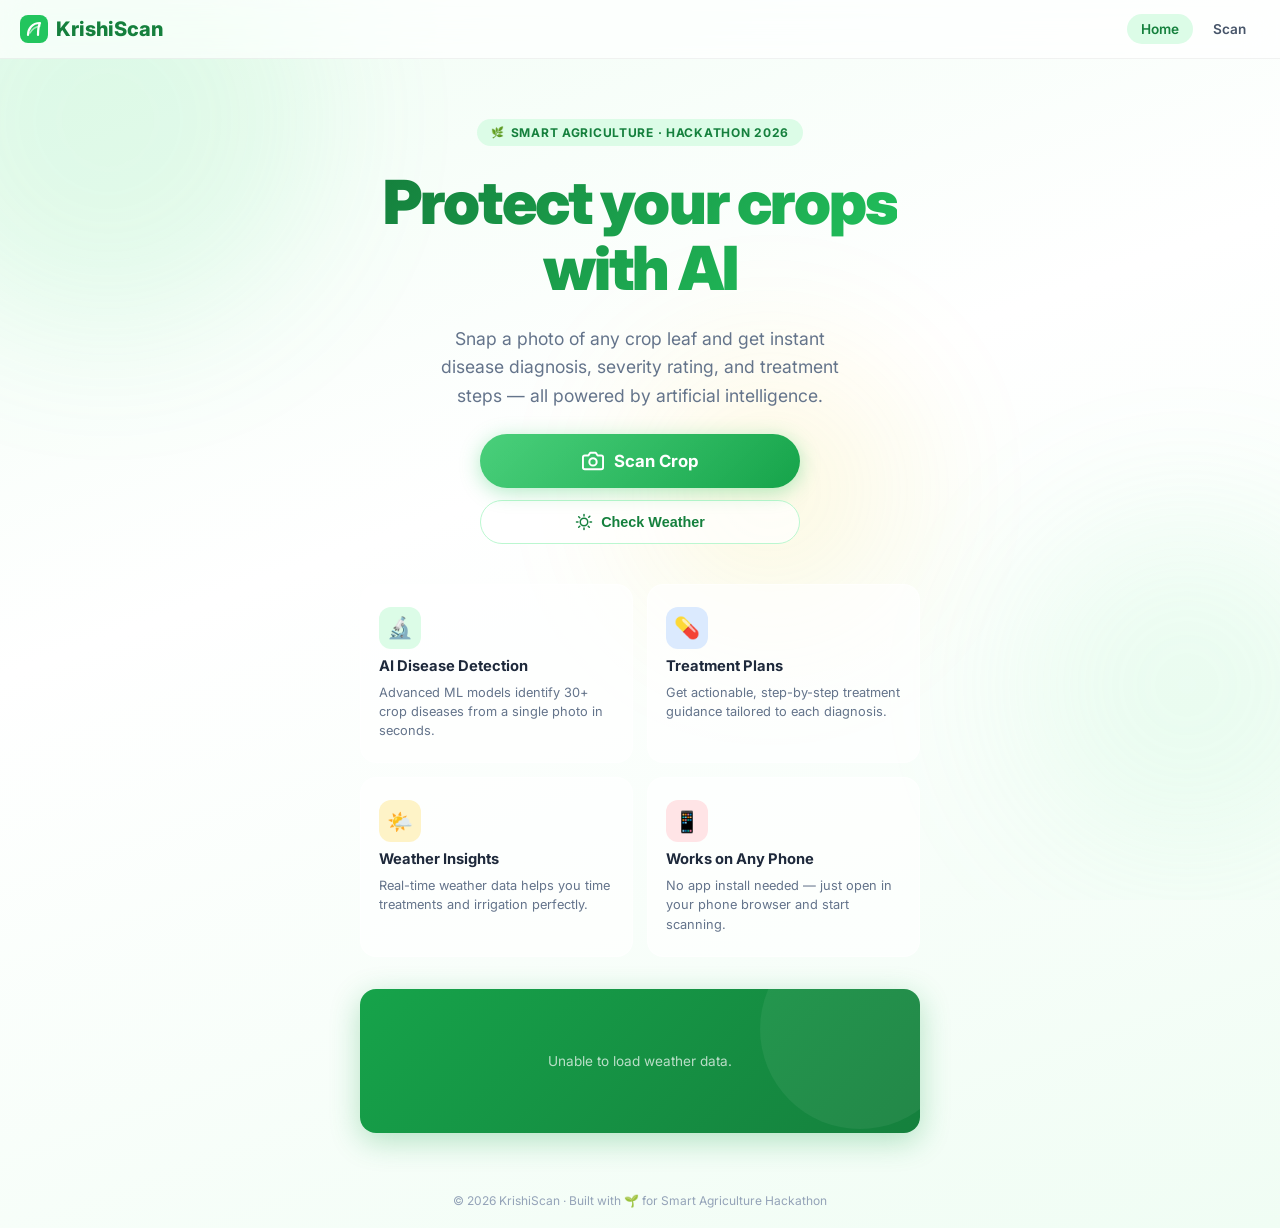
==== index.html @ 4780a7fe "🌿 Initial commit - KrishiScan AI Crop Disease Detection" ====
<!DOCTYPE html>
<html lang="en">
<head>
  <meta charset="UTF-8" />
  <meta name="viewport" content="width=device-width, initial-scale=1.0" />
  <title>KrishiScan — AI Crop Disease Detection</title>
  <meta name="description" content="KrishiScan uses AI to instantly detect crop diseases from leaf photos. Get treatment recommendations and protect your harvest." />
  <link rel="preconnect" href="https://fonts.googleapis.com" />
  <link rel="preconnect" href="https://fonts.gstatic.com" crossorigin />
  <link href="https://fonts.googleapis.com/css2?family=Inter:wght@400;500;600;700;800;900&display=swap" rel="stylesheet" />
  <style>
    /* ======== DESIGN TOKENS ======== */
    :root {
      --green-50: #f0fdf4;
      --green-100: #dcfce7;
      --green-200: #bbf7d0;
      --green-300: #86efac;
      --green-400: #4ade80;
      --green-500: #22c55e;
      --green-600: #16a34a;
      --green-700: #15803d;
      --green-800: #166534;
      --green-900: #14532d;
      --yellow-400: #facc15;
      --blue-400: #60a5fa;
      --blue-500: #3b82f6;
      --slate-50: #f8fafc;
      --slate-100: #f1f5f9;
      --slate-200: #e2e8f0;
      --slate-400: #94a3b8;
      --slate-500: #64748b;
      --slate-600: #475569;
      --slate-700: #334155;
      --slate-800: #1e293b;
      --slate-900: #0f172a;
      --radius: 16px;
      --radius-sm: 10px;
      --shadow-sm: 0 1px 3px rgba(0,0,0,.08);
      --shadow-md: 0 4px 16px rgba(0,0,0,.1);
      --shadow-lg: 0 12px 40px rgba(0,0,0,.12);
      --transition: .25s cubic-bezier(.4,0,.2,1);
    }

    /* ======== RESET ======== */
    *, *::before, *::after { box-sizing: border-box; margin: 0; padding: 0; }
    html { scroll-behavior: smooth; }
    body {
      font-family: 'Inter', system-ui, -apple-system, sans-serif;
      background: linear-gradient(160deg, var(--green-50) 0%, #fff 40%, var(--green-50) 100%);
      color: var(--slate-800);
      min-height: 100dvh;
      display: flex;
      flex-direction: column;
      -webkit-font-smoothing: antialiased;
    }
    img { max-width: 100%; display: block; }
    a { text-decoration: none; color: inherit; }

    /* ======== ANIMATED BACKGROUND SHAPES ======== */
    .bg-shapes {
      position: fixed; inset: 0; z-index: 0; overflow: hidden; pointer-events: none;
    }
    .bg-shapes span {
      position: absolute; border-radius: 50%; opacity: .12; filter: blur(80px);
      animation: float 18s ease-in-out infinite alternate;
    }
    .bg-shapes span:nth-child(1) { width: 420px; height: 420px; background: var(--green-400); top: -10%; left: -8%; animation-delay: 0s; }
    .bg-shapes span:nth-child(2) { width: 340px; height: 340px; background: var(--green-300); bottom: 5%; right: -6%; animation-delay: -6s; }
    .bg-shapes span:nth-child(3) { width: 260px; height: 260px; background: var(--yellow-400); top: 40%; left: 50%; animation-delay: -12s; }
    @keyframes float {
      0%   { transform: translateY(0)   scale(1); }
      100% { transform: translateY(-40px) scale(1.08); }
    }

    /* ======== NAV ======== */
    .nav {
      position: sticky; top: 0; z-index: 50;
      backdrop-filter: blur(16px) saturate(1.4);
      -webkit-backdrop-filter: blur(16px) saturate(1.4);
      background: rgba(255,255,255,.72);
      border-bottom: 1px solid rgba(0,0,0,.05);
      padding: 14px 20px;
      display: flex; align-items: center; justify-content: space-between;
    }
    .nav-brand {
      display: flex; align-items: center; gap: 8px;
      font-weight: 800; font-size: 1.25rem; color: var(--green-700);
    }
    .nav-brand svg { flex-shrink: 0; }
    .nav-links { display: flex; gap: 6px; }
    .nav-links a {
      padding: 7px 14px; border-radius: 999px; font-size: .85rem; font-weight: 600;
      color: var(--slate-600); transition: var(--transition);
    }
    .nav-links a:hover, .nav-links a.active {
      background: var(--green-100); color: var(--green-700);
    }

    /* ======== HERO ======== */
    .hero {
      position: relative; z-index: 1;
      flex: 1; display: flex; flex-direction: column; align-items: center; justify-content: center;
      text-align: center; padding: 60px 24px 40px;
      gap: 24px;
    }
    .hero-badge {
      display: inline-flex; align-items: center; gap: 6px;
      background: var(--green-100); color: var(--green-700);
      font-size: .75rem; font-weight: 700; text-transform: uppercase; letter-spacing: .06em;
      padding: 6px 14px; border-radius: 999px;
      animation: fadeInDown .6s ease-out both;
    }
    .hero-badge span { font-size: .65rem; }
    .hero h1 {
      font-size: clamp(2.4rem, 8vw, 3.8rem); font-weight: 900;
      line-height: 1.08; letter-spacing: -.03em;
      background: linear-gradient(135deg, var(--green-700), var(--green-500));
      -webkit-background-clip: text; -webkit-text-fill-color: transparent;
      background-clip: text;
      animation: fadeInDown .7s ease-out .1s both;
    }
    .hero p {
      font-size: 1.1rem; color: var(--slate-500); max-width: 420px; line-height: 1.6;
      animation: fadeInDown .7s ease-out .2s both;
    }
    .hero-actions {
      display: flex; flex-direction: column; gap: 12px; align-items: center; width: 100%;
      animation: fadeInDown .7s ease-out .3s both;
    }
    .btn-primary {
      display: inline-flex; align-items: center; gap: 10px;
      background: linear-gradient(135deg, var(--green-500), var(--green-600));
      color: #fff; font-weight: 700; font-size: 1.05rem;
      padding: 16px 36px; border-radius: 999px; border: none; cursor: pointer;
      box-shadow: 0 4px 20px rgba(34,197,94,.35);
      transition: var(--transition); position: relative; overflow: hidden;
      width: 100%; max-width: 320px; justify-content: center;
    }
    .btn-primary:hover {
      transform: translateY(-2px); box-shadow: 0 8px 30px rgba(34,197,94,.45);
    }
    .btn-primary:active { transform: translateY(0); }
    .btn-primary::after {
      content: ''; position: absolute; inset: 0;
      background: linear-gradient(135deg, rgba(255,255,255,.18), transparent);
      pointer-events: none;
    }
    .btn-secondary {
      display: inline-flex; align-items: center; gap: 8px;
      background: rgba(255,255,255,.7); border: 1.5px solid var(--green-200);
      color: var(--green-700); font-weight: 600; font-size: .9rem;
      padding: 12px 28px; border-radius: 999px; cursor: pointer;
      transition: var(--transition); width: 100%; max-width: 320px; justify-content: center;
    }
    .btn-secondary:hover { background: var(--green-100); }

    /* ======== FEATURES GRID ======== */
    .features {
      position: relative; z-index: 1;
      display: grid; grid-template-columns: 1fr; gap: 14px;
      padding: 0 20px 32px; max-width: 600px; margin: 0 auto; width: 100%;
      animation: fadeInDown .7s ease-out .45s both;
    }
    @media (min-width: 480px) { .features { grid-template-columns: 1fr 1fr; } }
    .feature-card {
      background: rgba(255,255,255,.65);
      backdrop-filter: blur(10px);
      border: 1px solid rgba(255,255,255,.5);
      border-radius: var(--radius);
      padding: 22px 18px;
      display: flex; flex-direction: column; gap: 8px;
      transition: var(--transition);
    }
    .feature-card:hover { transform: translateY(-3px); box-shadow: var(--shadow-md); }
    .feature-icon {
      width: 42px; height: 42px; border-radius: 12px;
      display: grid; place-items: center; font-size: 1.3rem;
    }
    .feature-icon.green { background: var(--green-100); }
    .feature-icon.blue  { background: #dbeafe; }
    .feature-icon.amber { background: #fef3c7; }
    .feature-icon.rose  { background: #ffe4e6; }
    .feature-card h3 { font-size: .92rem; font-weight: 700; color: var(--slate-800); }
    .feature-card p  { font-size: .8rem; color: var(--slate-500); line-height: 1.5; }

    /* ======== WEATHER WIDGET ======== */
    .weather-section {
      position: relative; z-index: 1;
      padding: 0 20px 40px; max-width: 600px; margin: 0 auto; width: 100%;
      animation: fadeInDown .7s ease-out .55s both;
    }
    .weather-card {
      background: linear-gradient(135deg, var(--green-600), var(--green-700));
      border-radius: var(--radius); padding: 24px; color: #fff;
      box-shadow: 0 8px 30px rgba(22,163,74,.3);
      position: relative; overflow: hidden;
    }
    .weather-card::before {
      content: ''; position: absolute; width: 200px; height: 200px;
      background: rgba(255,255,255,.06); border-radius: 50%;
      top: -60px; right: -40px;
    }
    .weather-header { display: flex; justify-content: space-between; align-items: flex-start; margin-bottom: 16px; }
    .weather-header h2 { font-size: 1rem; font-weight: 700; }
    .weather-header .location { font-size: .8rem; opacity: .8; margin-top: 2px; }
    .weather-temp { font-size: 2.8rem; font-weight: 900; line-height: 1; }
    .weather-temp small { font-size: 1rem; font-weight: 500; opacity: .7; }
    .weather-desc { font-size: .85rem; opacity: .85; margin-top: 4px; text-transform: capitalize; }
    .weather-grid {
      display: grid; grid-template-columns: repeat(3, 1fr); gap: 12px; margin-top: 18px;
      border-top: 1px solid rgba(255,255,255,.15); padding-top: 16px;
    }
    .weather-stat { text-align: center; }
    .weather-stat .label { font-size: .7rem; opacity: .65; text-transform: uppercase; letter-spacing: .05em; }
    .weather-stat .value { font-size: 1rem; font-weight: 700; margin-top: 2px; }
    .weather-advice {
      margin-top: 14px; padding: 10px 14px; border-radius: var(--radius-sm);
      background: rgba(255,255,255,.12); font-size: .78rem; line-height: 1.5; opacity: .9;
    }
    .weather-loading {
      text-align: center; padding: 40px; font-size: .85rem; opacity: .7;
    }

    /* ======== FOOTER ======== */
    footer {
      position: relative; z-index: 1;
      text-align: center; padding: 20px; font-size: .75rem; color: var(--slate-400);
    }

    /* ======== ANIMATIONS ======== */
    @keyframes fadeInDown {
      from { opacity: 0; transform: translateY(18px); }
      to   { opacity: 1; transform: translateY(0); }
    }
    @keyframes pulse {
      0%, 100% { opacity: 1; }
      50%      { opacity: .5; }
    }
    .skeleton {
      background: linear-gradient(90deg, var(--slate-100) 25%, var(--slate-200) 50%, var(--slate-100) 75%);
      background-size: 200% 100%;
      animation: shimmer 1.5s infinite;
      border-radius: var(--radius-sm);
    }
    @keyframes shimmer {
      0%   { background-position: 200% 0; }
      100% { background-position: -200% 0; }
    }
  </style>
</head>
<body>

  <!-- Animated background blobs -->
  <div class="bg-shapes"><span></span><span></span><span></span></div>

  <!-- Navigation -->
  <nav class="nav" id="nav-bar">
    <a href="/" class="nav-brand">
      <svg width="28" height="28" viewBox="0 0 28 28" fill="none">
        <rect width="28" height="28" rx="8" fill="#22c55e"/>
        <path d="M8 20c0-6 4-12 12-12-2 4-2 8-2 12" stroke="#fff" stroke-width="2.2" stroke-linecap="round" stroke-linejoin="round" fill="none"/>
        <path d="M10 18c2-4 5-6 10-7" stroke="#fff" stroke-width="1.5" stroke-linecap="round" opacity=".6"/>
      </svg>
      KrishiScan
    </a>
    <div class="nav-links">
      <a href="/" class="active" id="nav-home">Home</a>
      <a href="/scan.html" id="nav-scan">Scan</a>
    </div>
  </nav>

  <!-- Hero Section -->
  <section class="hero" id="hero-section">
    <div class="hero-badge">
      <span>🌿</span> Smart Agriculture · Hackathon 2026
    </div>
    <h1>Protect your crops<br/>with AI</h1>
    <p>Snap a photo of any crop leaf and get instant disease diagnosis, severity rating, and treatment steps — all powered by artificial intelligence.</p>
    <div class="hero-actions">
      <a href="/scan.html" class="btn-primary" id="btn-scan-crop">
        <svg width="22" height="22" fill="none" viewBox="0 0 24 24" stroke="currentColor" stroke-width="2.2" stroke-linecap="round" stroke-linejoin="round"><path d="M23 19a2 2 0 0 1-2 2H3a2 2 0 0 1-2-2V8a2 2 0 0 1 2-2h4l2-3h6l2 3h4a2 2 0 0 1 2 2z"/><circle cx="12" cy="13" r="4"/></svg>
        Scan Crop
      </a>
      <button class="btn-secondary" onclick="document.getElementById('weather-section').scrollIntoView({behavior:'smooth'})" id="btn-check-weather">
        <svg width="18" height="18" fill="none" viewBox="0 0 24 24" stroke="currentColor" stroke-width="2" stroke-linecap="round"><path d="M12 2v2m0 16v2M4.93 4.93l1.41 1.41m11.32 11.32l1.41 1.41M2 12h2m16 0h2M4.93 19.07l1.41-1.41M18.36 5.64l1.41-1.41"/><circle cx="12" cy="12" r="5"/></svg>
        Check Weather
      </button>
    </div>
  </section>

  <!-- Features -->
  <section class="features" id="features-section">
    <div class="feature-card" id="feature-ai">
      <div class="feature-icon green">🔬</div>
      <h3>AI Disease Detection</h3>
      <p>Advanced ML models identify 30+ crop diseases from a single photo in seconds.</p>
    </div>
    <div class="feature-card" id="feature-treatment">
      <div class="feature-icon blue">💊</div>
      <h3>Treatment Plans</h3>
      <p>Get actionable, step-by-step treatment guidance tailored to each diagnosis.</p>
    </div>
    <div class="feature-card" id="feature-weather">
      <div class="feature-icon amber">🌤️</div>
      <h3>Weather Insights</h3>
      <p>Real-time weather data helps you time treatments and irrigation perfectly.</p>
    </div>
    <div class="feature-card" id="feature-mobile">
      <div class="feature-icon rose">📱</div>
      <h3>Works on Any Phone</h3>
      <p>No app install needed — just open in your phone browser and start scanning.</p>
    </div>
  </section>

  <!-- Weather Widget -->
  <section class="weather-section" id="weather-section">
    <div class="weather-card" id="weather-card">
      <div class="weather-loading" id="weather-loading">
        Loading weather data…
      </div>
      <div id="weather-content" style="display:none;">
        <div class="weather-header">
          <div>
            <h2>🌦️ Farm Weather</h2>
            <div class="location" id="w-location">—</div>
          </div>
          <div style="text-align:right;">
            <div class="weather-temp" id="w-temp">—<small>°C</small></div>
            <div class="weather-desc" id="w-desc">—</div>
          </div>
        </div>
        <div class="weather-grid">
          <div class="weather-stat">
            <div class="label">Humidity</div>
            <div class="value" id="w-humidity">—</div>
          </div>
          <div class="weather-stat">
            <div class="label">Wind</div>
            <div class="value" id="w-wind">—</div>
          </div>
          <div class="weather-stat">
            <div class="label">Feels Like</div>
            <div class="value" id="w-feels">—</div>
          </div>
        </div>
        <div class="weather-advice" id="w-advice">—</div>
      </div>
    </div>
  </section>

  <footer>
    &copy; 2026 KrishiScan · Built with 🌱 for Smart Agriculture Hackathon
  </footer>

  <script>
    // ---------- Weather ----------
    (async () => {
      try {
        const res = await fetch('/api/weather');
        if (!res.ok) throw new Error('Weather fetch failed');
        const d = await res.json();

        document.getElementById('w-location').textContent = d.location;
        document.getElementById('w-temp').innerHTML = `${d.temperature}<small>°C</small>`;
        document.getElementById('w-desc').textContent = d.description;
        document.getElementById('w-humidity').textContent = `${d.humidity}%`;
        document.getElementById('w-wind').textContent = `${d.wind_speed} km/h`;
        document.getElementById('w-feels').textContent = `${d.feels_like}°C`;
        document.getElementById('w-advice').textContent = `🌾 ${d.advice}`;

        document.getElementById('weather-loading').style.display = 'none';
        document.getElementById('weather-content').style.display = 'block';
      } catch {
        document.getElementById('weather-loading').textContent = 'Unable to load weather data.';
      }
    })();
  </script>
</body>
</html>
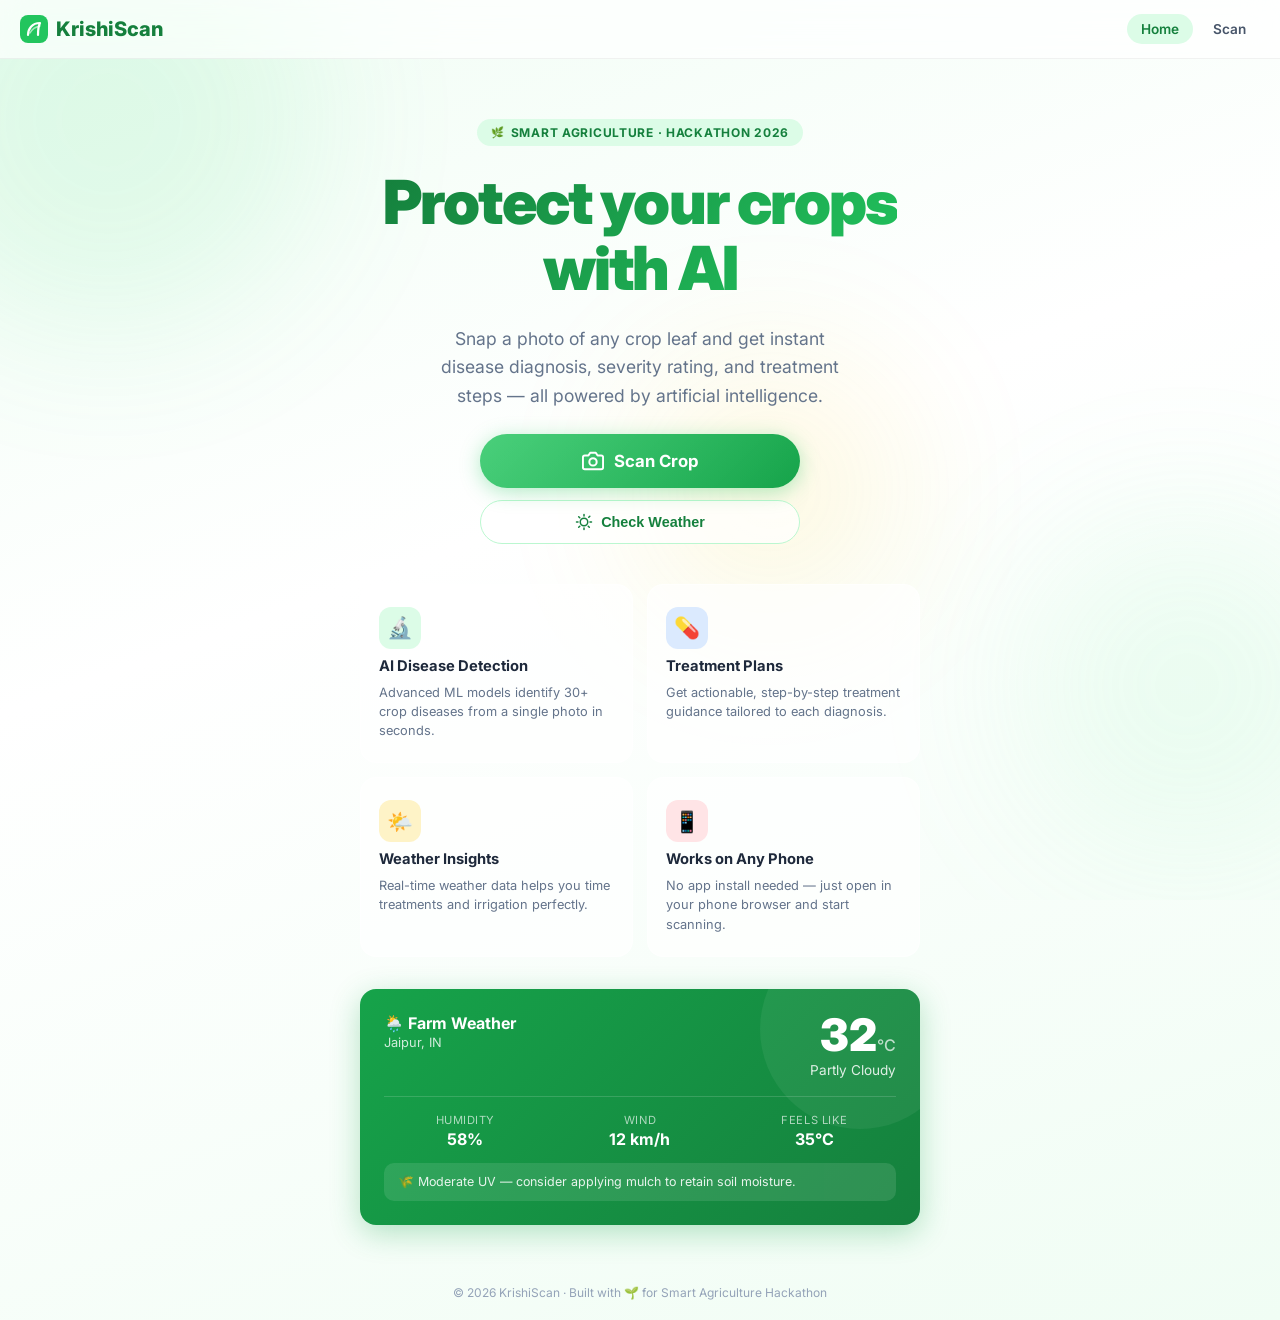
==== commit d2743502: "🚀 Add GitHub Pages support - relative paths and client-side mock fallbacks" ====
--- a/index.html
+++ b/index.html
@@ -255,7 +255,7 @@
 
   <!-- Navigation -->
   <nav class="nav" id="nav-bar">
-    <a href="/" class="nav-brand">
+    <a href="index.html" class="nav-brand">
       <svg width="28" height="28" viewBox="0 0 28 28" fill="none">
         <rect width="28" height="28" rx="8" fill="#22c55e"/>
         <path d="M8 20c0-6 4-12 12-12-2 4-2 8-2 12" stroke="#fff" stroke-width="2.2" stroke-linecap="round" stroke-linejoin="round" fill="none"/>
@@ -264,8 +264,8 @@
       KrishiScan
     </a>
     <div class="nav-links">
-      <a href="/" class="active" id="nav-home">Home</a>
-      <a href="/scan.html" id="nav-scan">Scan</a>
+      <a href="index.html" class="active" id="nav-home">Home</a>
+      <a href="scan.html" id="nav-scan">Scan</a>
     </div>
   </nav>
 
@@ -277,7 +277,7 @@
     <h1>Protect your crops<br/>with AI</h1>
     <p>Snap a photo of any crop leaf and get instant disease diagnosis, severity rating, and treatment steps — all powered by artificial intelligence.</p>
     <div class="hero-actions">
-      <a href="/scan.html" class="btn-primary" id="btn-scan-crop">
+      <a href="scan.html" class="btn-primary" id="btn-scan-crop">
         <svg width="22" height="22" fill="none" viewBox="0 0 24 24" stroke="currentColor" stroke-width="2.2" stroke-linecap="round" stroke-linejoin="round"><path d="M23 19a2 2 0 0 1-2 2H3a2 2 0 0 1-2-2V8a2 2 0 0 1 2-2h4l2-3h6l2 3h4a2 2 0 0 1 2 2z"/><circle cx="12" cy="13" r="4"/></svg>
         Scan Crop
       </a>
@@ -353,25 +353,30 @@
   </footer>
 
   <script>
-    // ---------- Weather ----------
+    // ---------- Weather (with mock fallback for GitHub Pages) ----------
+    const MOCK_WEATHER = {
+      location:"Jaipur, IN",temperature:32,feels_like:35,humidity:58,
+      description:"Partly Cloudy",wind_speed:12,
+      advice:"Moderate UV — consider applying mulch to retain soil moisture."
+    };
+    function renderWeather(d) {
+      document.getElementById('w-location').textContent = d.location;
+      document.getElementById('w-temp').innerHTML = `${d.temperature}<small>°C</small>`;
+      document.getElementById('w-desc').textContent = d.description;
+      document.getElementById('w-humidity').textContent = `${d.humidity}%`;
+      document.getElementById('w-wind').textContent = `${d.wind_speed} km/h`;
+      document.getElementById('w-feels').textContent = `${d.feels_like}°C`;
+      document.getElementById('w-advice').textContent = `🌾 ${d.advice}`;
+      document.getElementById('weather-loading').style.display = 'none';
+      document.getElementById('weather-content').style.display = 'block';
+    }
     (async () => {
       try {
         const res = await fetch('/api/weather');
-        if (!res.ok) throw new Error('Weather fetch failed');
-        const d = await res.json();
-
-        document.getElementById('w-location').textContent = d.location;
-        document.getElementById('w-temp').innerHTML = `${d.temperature}<small>°C</small>`;
-        document.getElementById('w-desc').textContent = d.description;
-        document.getElementById('w-humidity').textContent = `${d.humidity}%`;
-        document.getElementById('w-wind').textContent = `${d.wind_speed} km/h`;
-        document.getElementById('w-feels').textContent = `${d.feels_like}°C`;
-        document.getElementById('w-advice').textContent = `🌾 ${d.advice}`;
-
-        document.getElementById('weather-loading').style.display = 'none';
-        document.getElementById('weather-content').style.display = 'block';
+        if (!res.ok) throw new Error('fail');
+        renderWeather(await res.json());
       } catch {
-        document.getElementById('weather-loading').textContent = 'Unable to load weather data.';
+        renderWeather(MOCK_WEATHER);
       }
     })();
   </script>
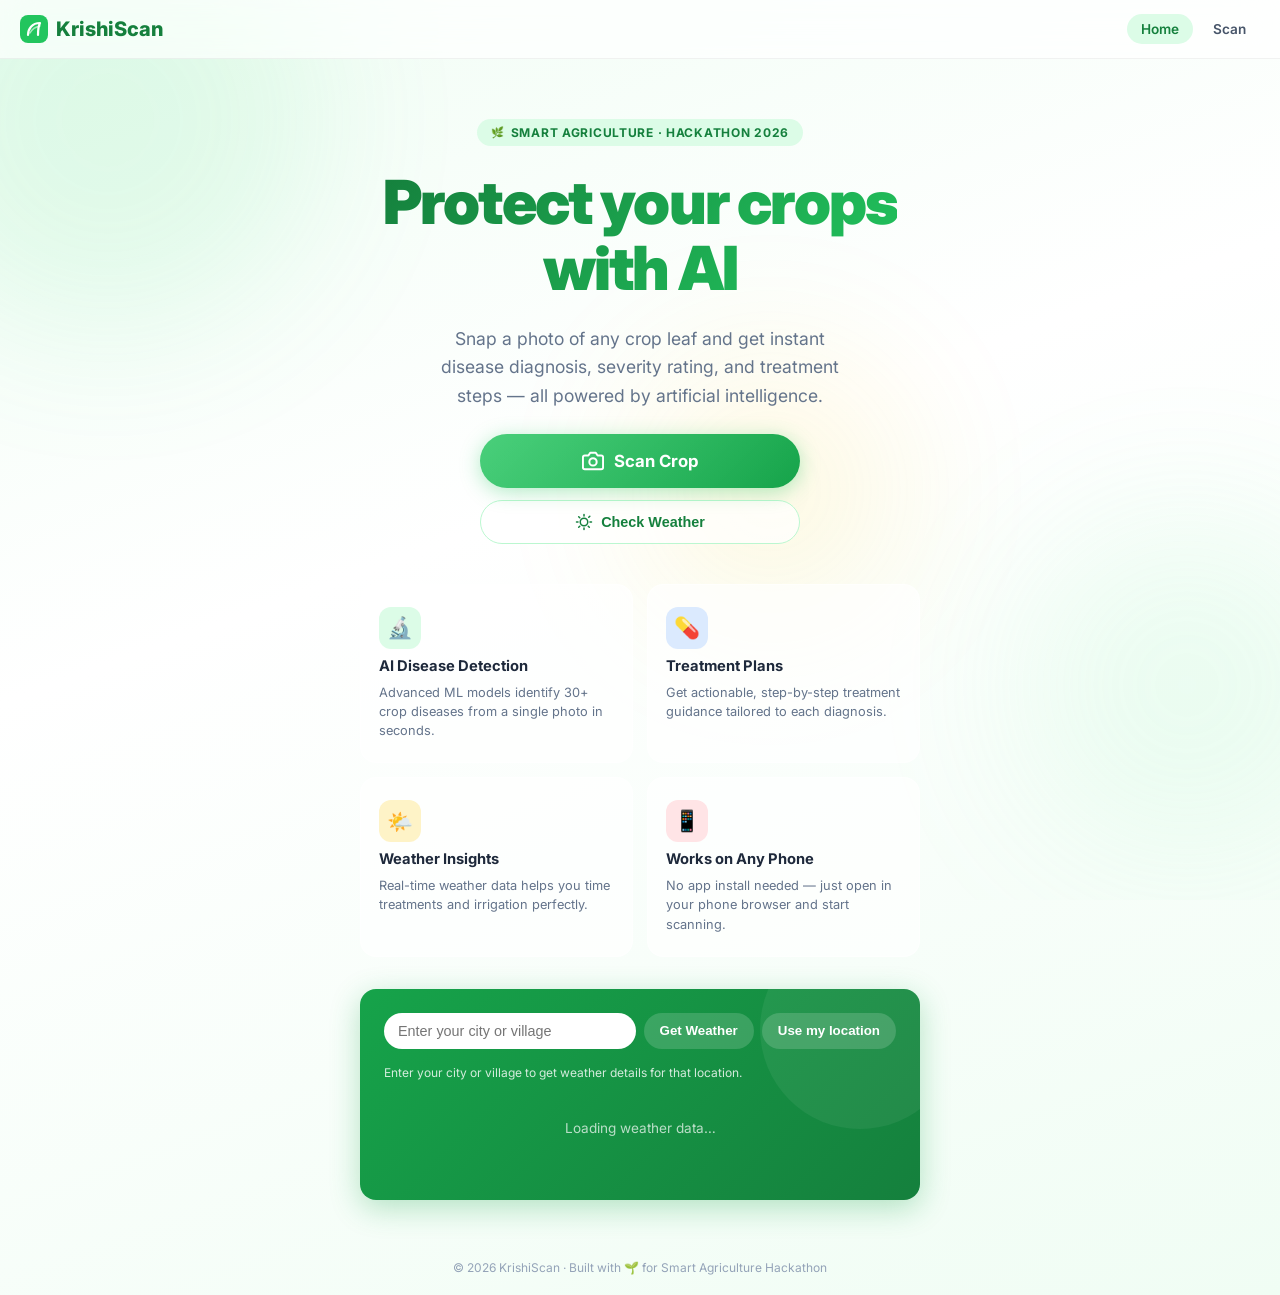
==== commit 52804456: "Add location-based weather updates" ====
--- a/index.html
+++ b/index.html
@@ -217,6 +217,22 @@
       margin-top: 14px; padding: 10px 14px; border-radius: var(--radius-sm);
       background: rgba(255,255,255,.12); font-size: .78rem; line-height: 1.5; opacity: .9;
     }
+    .weather-controls {
+      display: flex; flex-wrap: wrap; gap: 8px; margin-bottom: 16px;
+    }
+    .weather-controls input {
+      flex: 1; min-width: 200px; border: none; border-radius: 999px; padding: 10px 14px;
+      font-size: .9rem; color: var(--slate-800); outline: none;
+    }
+    .weather-controls button {
+      border: none; border-radius: 999px; padding: 10px 16px; font-weight: 700;
+      cursor: pointer; color: #fff; background: rgba(255,255,255,.16);
+      transition: var(--transition);
+    }
+    .weather-controls button:hover { background: rgba(255,255,255,.24); }
+    .weather-status {
+      margin-top: 8px; font-size: .75rem; opacity: .9;
+    }
     .weather-loading {
       text-align: center; padding: 40px; font-size: .85rem; opacity: .7;
     }
@@ -315,6 +331,12 @@
   <!-- Weather Widget -->
   <section class="weather-section" id="weather-section">
     <div class="weather-card" id="weather-card">
+      <div class="weather-controls">
+        <input id="weather-location-input" type="text" placeholder="Enter your city or village" aria-label="Enter your location" />
+        <button id="weather-location-btn" type="button">Get Weather</button>
+        <button id="weather-location-geo" type="button">Use my location</button>
+      </div>
+      <div class="weather-status" id="weather-status">Sharing your location gives more precise weather updates.</div>
       <div class="weather-loading" id="weather-loading">
         Loading weather data…
       </div>
@@ -359,6 +381,16 @@
       description:"Partly Cloudy",wind_speed:12,
       advice:"Moderate UV — consider applying mulch to retain soil moisture."
     };
+    const weatherInput = document.getElementById('weather-location-input');
+    const weatherBtn = document.getElementById('weather-location-btn');
+    const weatherGeoBtn = document.getElementById('weather-location-geo');
+    const weatherStatus = document.getElementById('weather-status');
+
+    function setWeatherStatus(message, isError = false) {
+      weatherStatus.textContent = message;
+      weatherStatus.style.color = isError ? '#fef2f2' : 'rgba(255,255,255,.9)';
+    }
+
     function renderWeather(d) {
       document.getElementById('w-location').textContent = d.location;
       document.getElementById('w-temp').innerHTML = `${d.temperature}<small>°C</small>`;
@@ -370,15 +402,75 @@
       document.getElementById('weather-loading').style.display = 'none';
       document.getElementById('weather-content').style.display = 'block';
     }
-    (async () => {
+
+    async function loadWeather({ location, lat, lon } = {}) {
+      const params = new URLSearchParams();
+      if (location) params.set('location', location);
+      if (typeof lat === 'number') params.set('lat', lat);
+      if (typeof lon === 'number') params.set('lon', lon);
+
       try {
-        const res = await fetch('/api/weather');
+        const res = await fetch(`/api/weather?${params.toString()}`);
         if (!res.ok) throw new Error('fail');
-        renderWeather(await res.json());
+        const data = await res.json();
+        renderWeather(data);
+        setWeatherStatus(`Weather updated for ${data.location}.`);
       } catch {
         renderWeather(MOCK_WEATHER);
+        setWeatherStatus('Showing fallback weather. Enter a city to refresh the forecast.', true);
       }
-    })();
+    }
+
+    weatherBtn.addEventListener('click', () => {
+      const location = weatherInput.value.trim();
+      if (!location) {
+        setWeatherStatus('Please enter a city or village name.', true);
+        weatherInput.focus();
+        return;
+      }
+      loadWeather({ location });
+    });
+
+    weatherInput.addEventListener('keydown', (event) => {
+      if (event.key === 'Enter') {
+        event.preventDefault();
+        weatherBtn.click();
+      }
+    });
+
+    weatherGeoBtn.addEventListener('click', () => {
+      if (!navigator.geolocation) {
+        setWeatherStatus('Geolocation is not supported in this browser.', true);
+        return;
+      }
+      setWeatherStatus('Requesting your current location…');
+      navigator.geolocation.getCurrentPosition(
+        (position) => {
+          loadWeather({ lat: position.coords.latitude, lon: position.coords.longitude });
+        },
+        () => {
+          setWeatherStatus('Location access was denied. Please enter a city name manually.', true);
+          weatherInput.focus();
+        },
+        { enableHighAccuracy: false, timeout: 8000, maximumAge: 60000 }
+      );
+    });
+
+    window.addEventListener('load', () => {
+      if (navigator.geolocation) {
+        navigator.geolocation.getCurrentPosition(
+          (position) => {
+            loadWeather({ lat: position.coords.latitude, lon: position.coords.longitude });
+          },
+          () => {
+            setWeatherStatus('Enter your city or village to get weather details for that location.');
+          },
+          { enableHighAccuracy: false, timeout: 8000, maximumAge: 60000 }
+        );
+      } else {
+        setWeatherStatus('Enter your city or village to get weather details for that location.');
+      }
+    });
   </script>
 </body>
 </html>
